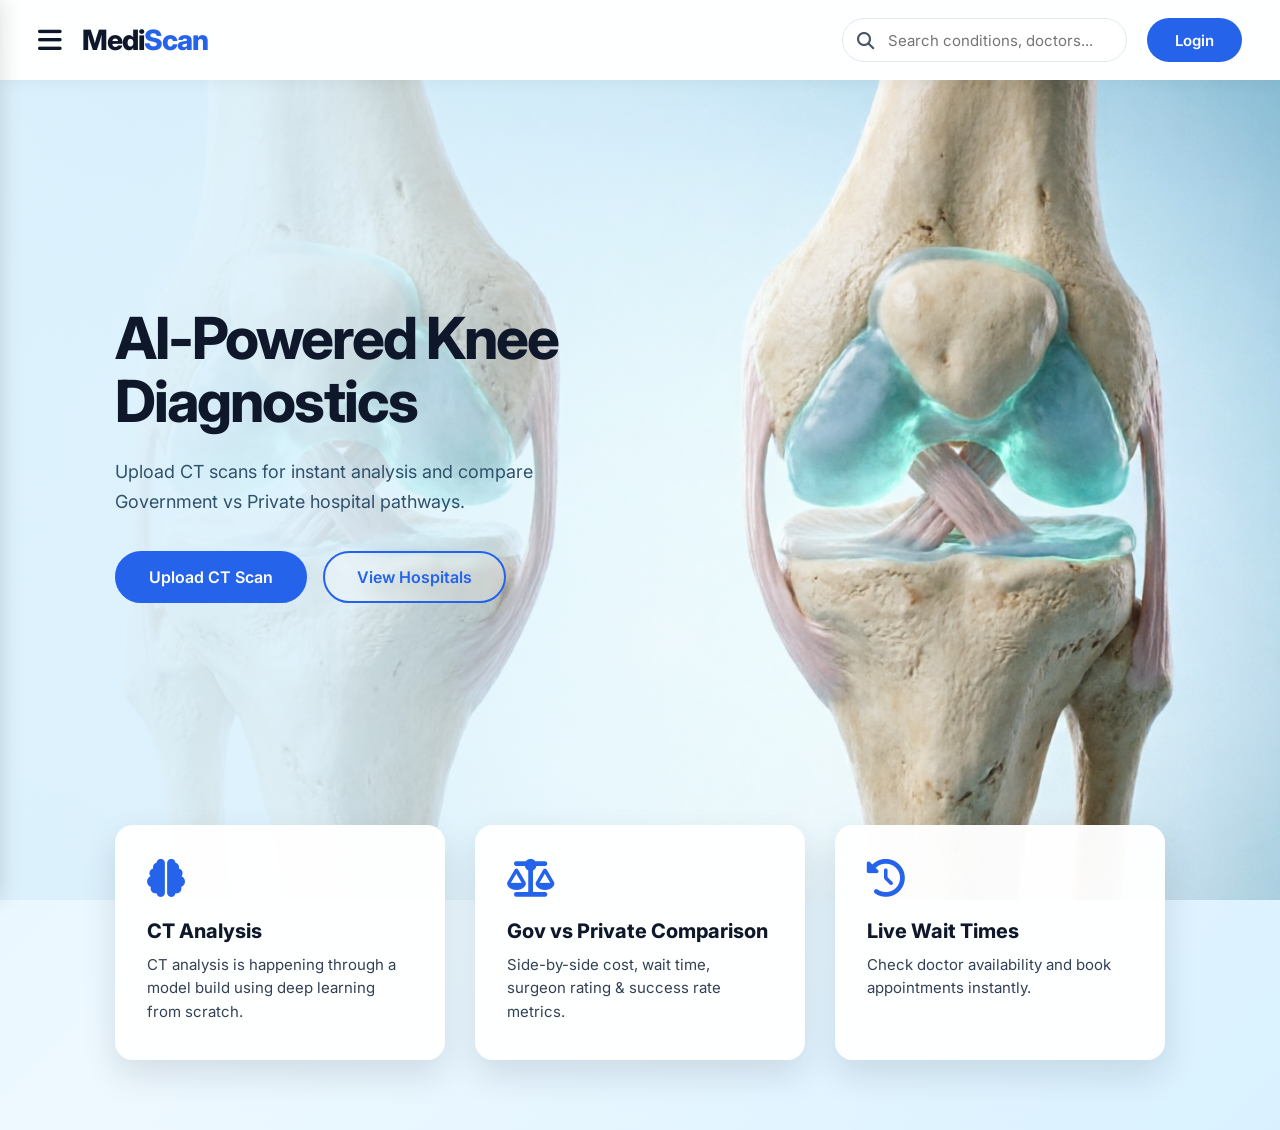
==== index.html @ ed7a2b07 "Add files via upload" ====
<!DOCTYPE html>
<html lang="en">
<head>
    <meta charset="UTF-8">
    <meta name="viewport" content="width=device-width, initial-scale=1.0">
    <title>MediScan AI - Knee Diagnostics</title>
    
    <!-- Importing a clean font (Inter) and Icons (FontAwesome) -->
    <link href="https://fonts.googleapis.com/css2?family=Inter:wght@400;500;600;700&display=swap" rel="stylesheet">
    <link rel="stylesheet" href="https://cdnjs.cloudflare.com/ajax/libs/font-awesome/6.4.0/css/all.min.css">
    
    <!-- Link to external CSS file -->
    <link rel="stylesheet" href="style.css">
</head>
<body>

    <!-- =========================================
         HEADER SECTION
         ========================================= -->
    <header class="main-header">
        <div class="header-left">
            <!-- Hamburger Menu Button -->
            <button class="menu-toggle-btn" id="openSidebarBtn">
                <i class="fa-solid fa-bars"></i>
            </button>
            <!-- Logo -->
            <div class="logo-text">Medi<span>Scan</span></div>
        </div>

        <div class="header-right">
            <!-- Search Bar -->
            <div class="search-container">
                <i class="fa-solid fa-magnifying-glass search-icon"></i>
                <input type="text" class="search-input" placeholder="Search conditions, doctors...">
            </div>
            <!-- Login Button -->
            <button class="login-btn">Login</button>
        </div>
    </header>

    <!-- =========================================
         SIDEBAR MENU (Hidden by default)
         ========================================= -->
    <div class="sidebar-overlay" id="sidebarOverlay"></div>
    <nav class="sidebar-menu" id="sidebarMenu">
        <button class="close-sidebar-btn" id="closeSidebarBtn">
            <i class="fa-solid fa-xmark"></i>
        </button>
        
        <ul class="sidebar-nav-links">
            <li><a href="#"><i class="fa-solid fa-house"></i> Home</a></li>
            <li><a href="#"><i class="fa-solid fa-gear"></i> How It Works</a></li>
            <li><a href="#"><i class="fa-solid fa-hospital"></i> Hospitals</a></li>
            <li><a href="#"><i class="fa-solid fa-file-lines"></i> Resources</a></li>
            <li><a href="#"><i class="fa-solid fa-circle-info"></i> About Us</a></li>
            <li><a href="#"><i class="fa-solid fa-envelope"></i> Contact</a></li>
        </ul>
    </nav>

    <!-- =========================================
         MAIN CONTENT AREA
         ========================================= -->
    <main>
        <!-- Hero Section -->
        <section class="hero-section">
            <div class="hero-text-content">
                <h1 class="hero-title">AI-Powered Knee Diagnostics</h1>
                <p class="hero-subtitle">Upload CT scans for instant analysis and compare Government vs Private hospital pathways.</p>
                
                <div class="hero-buttons">
                    <button class="btn-primary">Upload CT Scan</button>
                    <button class="btn-secondary">View Hospitals</button>
                </div>
            </div>
            
            <!-- The image is now positioned absolutely to act as a large background element -->
            <img src="knee_img.png" alt="3D Medical Knee Scan" class="hero-knee-image">
            </div>
        </section>

        <!-- Feature Cards Section (Overlaps the bottom of the hero) -->
        <section class="features-section">
            <div class="feature-card">
                <div class="feature-icon"><i class="fa-solid fa-brain"></i></div>
                <h3 class="feature-title">CT Analysis</h3>
                <p class="feature-description">CT analysis is happening through a model build using deep learning from scratch.</p>
            </div>

            <div class="feature-card">
                <div class="feature-icon"><i class="fa-solid fa-scale-balanced"></i></div>
                <h3 class="feature-title">Gov vs Private Comparison</h3>
                <p class="feature-description">Side-by-side cost, wait time, surgeon rating & success rate metrics.</p>
            </div>

            <div class="feature-card">
                <div class="feature-icon"><i class="fa-solid fa-clock-rotate-left"></i></div>
                <h3 class="feature-title">Live Wait Times</h3>
                <p class="feature-description">Check doctor availability and book appointments instantly.</p>
            </div>
        </section>
    </main>

    <!-- Link to external JavaScript file -->
    <script src="script.js"></script>

</body>
</html>
---- style.css ----
/* =========================================
   1. CSS VARIABLES
   ========================================= */

:root {
    --primary-color: #2563EB;
    --primary-hover: #1D4ED8;
    --text-dark: #0F172A;
    --text-light: #475569;

    --bg-gradient: linear-gradient(
        135deg,
        #dff3ff 0%,
        #eef9ff 50%,
        #d9f1ff 100%
    );

    --sidebar-width: 280px;
}


/* =========================================
   2. GLOBAL
   ========================================= */

* {
    margin: 0;
    padding: 0;
    box-sizing: border-box;
    font-family: 'Inter', sans-serif;
}

html,
body {
    width: 100%;
    min-height: 100%;
}

body {
    background: var(--bg-gradient);
    color: var(--text-dark);
    overflow-x: hidden;
}


/* =========================================
   3. HEADER
   ========================================= */

.main-header {
    width: 100%;
    height: 80px;

    display: flex;
    align-items: center;
    justify-content: space-between;

    padding: 0 38px;

    background: rgba(255, 255, 255, 0.94);

    backdrop-filter: blur(12px);

    box-shadow:
        0 2px 15px rgba(0, 0, 0, 0.05);

    position: relative;

    z-index: 100;
}


/* LEFT */

.header-left {
    display: flex;
    align-items: center;
    gap: 20px;
}

.menu-toggle-btn {
    background: none;
    border: none;

    font-size: 27px;

    cursor: pointer;

    color: var(--text-dark);
}


/* LOGO */

.logo-text {
    font-size: 28px;

    font-weight: 800;

    letter-spacing: -1px;

    color: var(--text-dark);
}

.logo-text span {
    color: var(--primary-color);
}


/* RIGHT */

.header-right {
    display: flex;

    align-items: center;

    gap: 20px;
}


/* SEARCH */

.search-container {
    position: relative;
}

.search-input {
    width: 285px;
    height: 44px;

    padding: 0 18px 0 45px;

    border: 1px solid #E2E8F0;

    border-radius: 25px;

    outline: none;

    font-size: 15px;

    background: white;

    transition: all 0.25s ease;
}

.search-input:focus {
    border-color: var(--primary-color);

    box-shadow:
        0 0 0 3px rgba(37, 99, 235, 0.1);
}

.search-icon {
    position: absolute;

    left: 15px;

    top: 50%;

    transform: translateY(-50%);

    color: var(--text-light);

    font-size: 17px;
}


/* LOGIN */

.login-btn {
    height: 44px;

    padding: 0 28px;

    background: var(--primary-color);

    color: white;

    border: none;

    border-radius: 25px;

    font-size: 15px;

    font-weight: 600;

    cursor: pointer;

    transition: all 0.25s ease;
}

.login-btn:hover {
    background: var(--primary-hover);

    transform: translateY(-1px);
}


/* =========================================
   4. SIDEBAR
   ========================================= */

.sidebar-overlay {
    position: fixed;

    inset: 0;

    width: 100%;
    height: 100%;

    background: rgba(0, 0, 0, 0.4);

    opacity: 0;

    visibility: hidden;

    transition: all 0.3s ease;

    z-index: 998;
}

.sidebar-overlay.active {
    opacity: 1;

    visibility: visible;
}

.sidebar-menu {
    position: fixed;

    top: 0;

    left: calc(-1 * var(--sidebar-width));

    width: var(--sidebar-width);

    height: 100%;

    background: white;

    padding: 30px;

    box-shadow:
        2px 0 20px rgba(0, 0, 0, 0.12);

    transition: left 0.3s ease;

    z-index: 999;
}

.sidebar-menu.active {
    left: 0;
}

.close-sidebar-btn {
    position: absolute;

    top: 20px;

    right: 20px;

    background: none;

    border: none;

    font-size: 20px;

    cursor: pointer;

    color: var(--text-light);
}

.sidebar-nav-links {
    list-style: none;

    margin-top: 60px;
}

.sidebar-nav-links li {
    margin-bottom: 20px;
}

.sidebar-nav-links a {
    text-decoration: none;

    color: var(--text-dark);

    font-size: 16px;

    font-weight: 500;

    display: flex;

    align-items: center;

    gap: 15px;

    transition: color 0.2s;
}

.sidebar-nav-links a:hover {
    color: var(--primary-color);
}

.sidebar-nav-links i {
    width: 20px;

    text-align: center;

    color: var(--primary-color);
}


/* =========================================
   5. HERO SECTION
   ========================================= */

.hero-section {
    position: relative;

    width: 100%;

    min-height: calc(100vh - 80px);

    display: flex;

    align-items: center;

    padding: 60px 9% 130px;

    overflow: hidden;

    background:
        linear-gradient(
            90deg,
            rgba(217, 239, 252, 0.96) 0%,
            rgba(220, 241, 252, 0.82) 32%,
            rgba(220, 241, 252, 0.20) 65%,
            rgba(220, 241, 252, 0.05) 100%
        );
}


/* =========================================
   6. HERO IMAGE AS FULL BACKGROUND
   ========================================= */

.hero-image-container {
    position: absolute;

    inset: 0;

    width: 100%;
    height: 100%;

    z-index: 0;

    display: block;

    overflow: hidden;

    /* Remove the old mask */
    -webkit-mask-image: none;
    mask-image: none;
}

.hero-knee-image {
    position: absolute;

    inset: 0;

    width: 100%;

    height: 100%;

    /*
       COVER = image fills the complete hero
       without leaving empty space.
    */
    object-fit: cover;

    /*
       Move the important part of the
       knee image toward the right.
    */
    object-position: center center;

    filter:
        drop-shadow(
            0 20px 40px
            rgba(37, 99, 235, 0.15)
        );
}


/* =========================================
   7. HERO IMAGE OVERLAY
   ========================================= */

.hero-section::after {
    content: "";

    position: absolute;

    inset: 0;

    z-index: 1;

    pointer-events: none;

    background:
        linear-gradient(
            90deg,
            rgba(221, 242, 253, 0.97) 0%,
            rgba(221, 242, 253, 0.88) 25%,
            rgba(221, 242, 253, 0.48) 45%,
            rgba(221, 242, 253, 0.10) 70%,
            rgba(221, 242, 253, 0.02) 100%
        );
}


/* =========================================
   8. HERO TEXT
   ========================================= */

.hero-text-content {
    position: relative;

    z-index: 5;

    width: 50%;

    max-width: 570px;
}

.hero-title {
    font-size: 58px;

    font-weight: 750;

    line-height: 1.08;

    letter-spacing: -2px;

    margin-bottom: 25px;

    color: var(--text-dark);
}

.hero-subtitle {
    font-size: 18px;

    color: #31516b;

    margin-bottom: 34px;

    line-height: 1.65;

    max-width: 500px;
}


/* =========================================
   9. HERO BUTTONS
   ========================================= */

.hero-buttons {
    display: flex;

    align-items: center;

    gap: 16px;
}

.btn-primary {
    background: var(--primary-color);

    color: white;

    padding: 14px 32px;

    border: 2px solid var(--primary-color);

    border-radius: 30px;

    font-size: 16px;

    font-weight: 600;

    cursor: pointer;

    transition: all 0.25s ease;
}

.btn-primary:hover {
    background: var(--primary-hover);

    border-color: var(--primary-hover);

    transform: translateY(-2px);

    box-shadow:
        0 8px 20px rgba(37, 99, 235, 0.25);
}

.btn-secondary {
    background: rgba(255, 255, 255, 0.25);

    color: var(--primary-color);

    padding: 14px 32px;

    border: 2px solid var(--primary-color);

    border-radius: 30px;

    font-size: 16px;

    font-weight: 600;

    cursor: pointer;

    transition: all 0.25s ease;

    backdrop-filter: blur(5px);
}

.btn-secondary:hover {
    background: var(--primary-color);

    color: white;
}


/* =========================================
   10. FEATURE CARDS
   ========================================= */

.features-section {
    position: relative;

    z-index: 10;

    width: 100%;

    display: grid;

    grid-template-columns:
        repeat(3, minmax(0, 1fr));

    gap: 30px;

    padding: 0 9% 70px;

    margin-top: -75px;
}

.feature-card {
    min-height: 235px;

    background: rgba(255, 255, 255, 0.97);

    padding: 30px 32px;

    border-radius: 18px;

    box-shadow:
        0 15px 35px
        rgba(15, 23, 42, 0.12);

    text-align: left;

    transition:
        transform 0.25s ease,
        box-shadow 0.25s ease;
}

.feature-card:hover {
    transform: translateY(-7px);

    box-shadow:
        0 20px 45px
        rgba(15, 23, 42, 0.16);
}


/* ICON */

.feature-icon {
    font-size: 38px;

    color: var(--primary-color);

    margin-bottom: 18px;

    display: block;
}


/* TITLE */

.feature-title {
    font-size: 20px;

    font-weight: 750;

    margin-bottom: 10px;

    color: var(--text-dark);
}


/* DESCRIPTION */

.feature-description {
    font-size: 15px;

    color: #334155;

    line-height: 1.55;

    max-width: 350px;
}


/* =========================================
   11. LARGE SCREEN
   ========================================= */

@media (min-width: 1400px) {

    .hero-section {
        padding-left: 10%;

        padding-right: 10%;
    }

    .hero-title {
        font-size: 64px;
    }

    .features-section {
        padding-left: 10%;

        padding-right: 10%;
    }
}


/* =========================================
   12. TABLET
   ========================================= */

@media (max-width: 992px) {

    .main-header {
        padding: 0 25px;
    }

    .hero-section {
        min-height: 700px;

        padding:
            60px 7%
            150px;
    }

    .hero-text-content {
        width: 60%;
    }

    .hero-title {
        font-size: 48px;
    }

    .hero-image-container {
        width: 100%;
    }

    .hero-knee-image {
        object-position: 65% center;
    }

    .features-section {
        grid-template-columns:
            repeat(2, 1fr);

        padding-left: 5%;

        padding-right: 5%;

        margin-top: -60px;
    }

    .search-input {
        width: 200px;
    }
}


/* =========================================
   13. MOBILE
   ========================================= */

@media (max-width: 650px) {

    .main-header {
        height: 70px;

        padding: 0 18px;
    }

    .logo-text {
        font-size: 23px;
    }

    .header-right {
        gap: 8px;
    }

    .search-container {
        display: none;
    }

    .login-btn {
        height: 40px;

        padding: 0 18px;

        font-size: 14px;
    }


    /* HERO */

    .hero-section {
        min-height: 650px;

        padding:
            55px 25px
            120px;
    }

    .hero-text-content {
        width: 100%;

        max-width: 100%;
    }

    .hero-title {
        font-size: 40px;

        letter-spacing: -1.2px;
    }

    .hero-subtitle {
        font-size: 16px;

        line-height: 1.55;
    }

    .hero-buttons {
        flex-wrap: wrap;
    }

    .btn-primary,
    .btn-secondary {
        padding: 12px 22px;

        font-size: 14px;
    }


    /* IMAGE */

    .hero-knee-image {
        object-position: 68% center;
    }


    /* OVERLAY */

    .hero-section::after {
        background:
            linear-gradient(
                90deg,
                rgba(221, 242, 253, 0.97),
                rgba(221, 242, 253, 0.65),
                rgba(221, 242, 253, 0.20)
            );
    }


    /* CARDS */

    .features-section {
        grid-template-columns: 1fr;

        gap: 18px;

        padding:
            0 20px
            40px;

        margin-top: -45px;
    }

    .feature-card {
        min-height: auto;

        padding: 27px;
    }
}
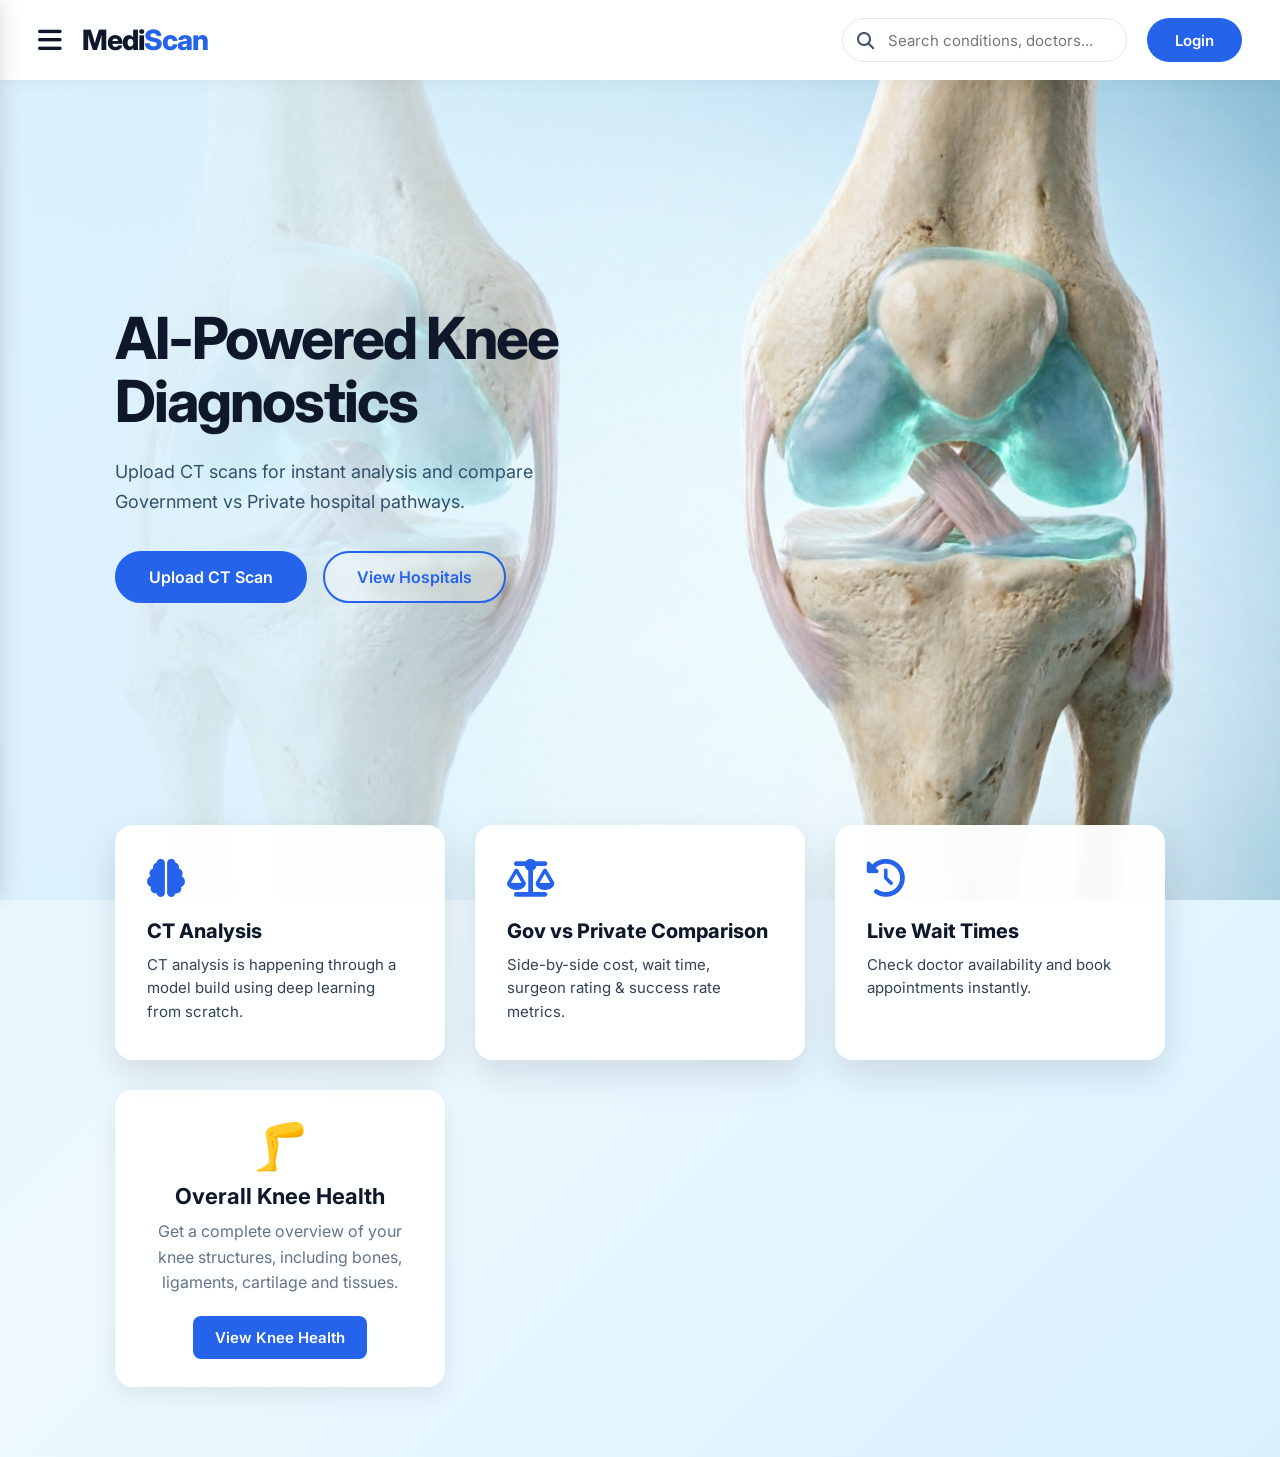
==== commit bc584fe0: "Updated website" ====
--- a/index.html
+++ b/index.html
@@ -1,107 +1,203 @@
-<!DOCTYPE html>
-<html lang="en">
-<head>
-    <meta charset="UTF-8">
-    <meta name="viewport" content="width=device-width, initial-scale=1.0">
-    <title>MediScan AI - Knee Diagnostics</title>
-    
-    <!-- Importing a clean font (Inter) and Icons (FontAwesome) -->
-    <link href="https://fonts.googleapis.com/css2?family=Inter:wght@400;500;600;700&display=swap" rel="stylesheet">
-    <link rel="stylesheet" href="https://cdnjs.cloudflare.com/ajax/libs/font-awesome/6.4.0/css/all.min.css">
-    
-    <!-- Link to external CSS file -->
-    <link rel="stylesheet" href="style.css">
-</head>
-<body>
-
-    <!-- =========================================
-         HEADER SECTION
-         ========================================= -->
-    <header class="main-header">
-        <div class="header-left">
-            <!-- Hamburger Menu Button -->
-            <button class="menu-toggle-btn" id="openSidebarBtn">
-                <i class="fa-solid fa-bars"></i>
-            </button>
-            <!-- Logo -->
-            <div class="logo-text">Medi<span>Scan</span></div>
-        </div>
-
-        <div class="header-right">
-            <!-- Search Bar -->
-            <div class="search-container">
-                <i class="fa-solid fa-magnifying-glass search-icon"></i>
-                <input type="text" class="search-input" placeholder="Search conditions, doctors...">
-            </div>
-            <!-- Login Button -->
-            <button class="login-btn">Login</button>
-        </div>
-    </header>
-
-    <!-- =========================================
-         SIDEBAR MENU (Hidden by default)
-         ========================================= -->
-    <div class="sidebar-overlay" id="sidebarOverlay"></div>
-    <nav class="sidebar-menu" id="sidebarMenu">
-        <button class="close-sidebar-btn" id="closeSidebarBtn">
-            <i class="fa-solid fa-xmark"></i>
-        </button>
-        
-        <ul class="sidebar-nav-links">
-            <li><a href="#"><i class="fa-solid fa-house"></i> Home</a></li>
-            <li><a href="#"><i class="fa-solid fa-gear"></i> How It Works</a></li>
-            <li><a href="#"><i class="fa-solid fa-hospital"></i> Hospitals</a></li>
-            <li><a href="#"><i class="fa-solid fa-file-lines"></i> Resources</a></li>
-            <li><a href="#"><i class="fa-solid fa-circle-info"></i> About Us</a></li>
-            <li><a href="#"><i class="fa-solid fa-envelope"></i> Contact</a></li>
-        </ul>
-    </nav>
-
-    <!-- =========================================
-         MAIN CONTENT AREA
-         ========================================= -->
-    <main>
-        <!-- Hero Section -->
-        <section class="hero-section">
-            <div class="hero-text-content">
-                <h1 class="hero-title">AI-Powered Knee Diagnostics</h1>
-                <p class="hero-subtitle">Upload CT scans for instant analysis and compare Government vs Private hospital pathways.</p>
-                
-                <div class="hero-buttons">
-                    <button class="btn-primary">Upload CT Scan</button>
-                    <button class="btn-secondary">View Hospitals</button>
-                </div>
-            </div>
-            
-            <!-- The image is now positioned absolutely to act as a large background element -->
-            <img src="knee_img.png" alt="3D Medical Knee Scan" class="hero-knee-image">
-            </div>
-        </section>
-
-        <!-- Feature Cards Section (Overlaps the bottom of the hero) -->
-        <section class="features-section">
-            <div class="feature-card">
-                <div class="feature-icon"><i class="fa-solid fa-brain"></i></div>
-                <h3 class="feature-title">CT Analysis</h3>
-                <p class="feature-description">CT analysis is happening through a model build using deep learning from scratch.</p>
-            </div>
-
-            <div class="feature-card">
-                <div class="feature-icon"><i class="fa-solid fa-scale-balanced"></i></div>
-                <h3 class="feature-title">Gov vs Private Comparison</h3>
-                <p class="feature-description">Side-by-side cost, wait time, surgeon rating & success rate metrics.</p>
-            </div>
-
-            <div class="feature-card">
-                <div class="feature-icon"><i class="fa-solid fa-clock-rotate-left"></i></div>
-                <h3 class="feature-title">Live Wait Times</h3>
-                <p class="feature-description">Check doctor availability and book appointments instantly.</p>
-            </div>
-        </section>
-    </main>
-
-    <!-- Link to external JavaScript file -->
-    <script src="script.js"></script>
-
-</body>
+<!DOCTYPE html>
+<html lang="en">
+<head>
+    <meta charset="UTF-8">
+    <meta name="viewport" content="width=device-width, initial-scale=1.0">
+    <title>MediScan AI - Knee Diagnostics</title>
+    
+    <!-- Importing a clean font (Inter) and Icons (FontAwesome) -->
+    <link href="https://fonts.googleapis.com/css2?family=Inter:wght@400;500;600;700&display=swap" rel="stylesheet">
+    <link rel="stylesheet" href="https://cdnjs.cloudflare.com/ajax/libs/font-awesome/6.4.0/css/all.min.css">
+    
+    <!-- Link to external CSS file -->
+    <link rel="stylesheet" href="style.css">
+</head>
+<body>
+
+    <!-- =========================================
+         HEADER SECTION
+         ========================================= -->
+    <header class="main-header">
+        <div class="header-left">
+            <!-- Hamburger Menu Button -->
+            <button class="menu-toggle-btn" id="openSidebarBtn">
+                <i class="fa-solid fa-bars"></i>
+            </button>
+            <!-- Logo -->
+            <div class="logo-text">Medi<span>Scan</span></div>
+        </div>
+
+        <div class="header-right">
+            <!-- Search Bar -->
+            <div class="search-container">
+                <i class="fa-solid fa-magnifying-glass search-icon"></i>
+                <input type="text" class="search-input" placeholder="Search conditions, doctors...">
+            </div>
+            <!-- Login Button -->
+            <button class="login-btn">Login</button>
+        </div>
+    </header>
+
+    <!-- =========================================
+         SIDEBAR MENU (Hidden by default)
+         ========================================= -->
+    <div class="sidebar-overlay" id="sidebarOverlay"></div>
+    <nav class="sidebar-menu" id="sidebarMenu">
+        <button class="close-sidebar-btn" id="closeSidebarBtn">
+            <i class="fa-solid fa-xmark"></i>
+        </button>
+        
+        <ul class="sidebar-nav-links">
+            <li><a href="#"><i class="fa-solid fa-house"></i> Home</a></li>
+            <li><a href="#"><i class="fa-solid fa-gear"></i> How It Works</a></li>
+            <li><a href="#"><i class="fa-solid fa-hospital"></i> Hospitals</a></li>
+            <li><a href="#"><i class="fa-solid fa-file-lines"></i> Resources</a></li>
+            <li><a href="#"><i class="fa-solid fa-circle-info"></i> About Us</a></li>
+            <li><a href="#"><i class="fa-solid fa-envelope"></i> Contact</a></li>
+        </ul>
+    </nav>
+
+    <!-- =========================================
+         MAIN CONTENT AREA
+         ========================================= -->
+    <main>
+        <!-- Hero Section -->
+        <section class="hero-section">
+            <div class="hero-text-content">
+                <h1 class="hero-title">AI-Powered Knee Diagnostics</h1>
+                <p class="hero-subtitle">Upload CT scans for instant analysis and compare Government vs Private hospital pathways.</p>
+                
+                <div class="hero-buttons">
+                    <button class="btn-primary">Upload CT Scan</button>
+                    <button class="btn-secondary">View Hospitals</button>
+                </div>
+            </div>
+            
+            <!-- The image is now positioned absolutely to act as a large background element -->
+            <img src="knee_img.png" alt="3D Medical Knee Scan" class="hero-knee-image">
+            </div>
+        </section>
+
+        <!-- Feature Cards Section (Overlaps the bottom of the hero) -->
+        <section class="features-section">
+            <div class="feature-card">
+                <div class="feature-icon"><i class="fa-solid fa-brain"></i></div>
+                <h3 class="feature-title">CT Analysis</h3>
+                <p class="feature-description">CT analysis is happening through a model build using deep learning from scratch.</p>
+            </div>
+
+            <div class="feature-card">
+                <div class="feature-icon"><i class="fa-solid fa-scale-balanced"></i></div>
+                <h3 class="feature-title">Gov vs Private Comparison</h3>
+                <p class="feature-description">Side-by-side cost, wait time, surgeon rating & success rate metrics.</p>
+            </div>
+
+            <div class="feature-card">
+                <div class="feature-icon"><i class="fa-solid fa-clock-rotate-left"></i></div>
+                <h3 class="feature-title">Live Wait Times</h3>
+                <p class="feature-description">Check doctor availability and book appointments instantly.</p>
+            </div>
+            <!-- OVERALL KNEE HEALTH BLOCK -->
+            <div class="knee-health-card" id="kneeHealthCard">
+                <div class="knee-health-icon">🦵</div>
+
+                <h3>Overall Knee Health</h3>
+
+                <p>
+                    Get a complete overview of your knee structures,
+                    including bones, ligaments, cartilage and tissues.
+                </p>
+
+                <button class="knee-health-btn" id="kneeHealthBtn">
+                    View Knee Health
+                </button>
+            </div>
+
+            <!-- KNEE HEALTH DETAILS -->
+            <div class="knee-health-panel" id="kneeHealthPanel">
+
+                <div class="knee-health-header">
+                    <div>
+                        <h2>Overall Knee Health</h2>
+                        <p>Detailed overview of your knee structures</p>
+                    </div>
+
+                    <button id="closeKneeHealth" class="close-knee-health">
+                        ×
+                    </button>
+                </div>
+
+                <div class="overall-health-score">
+                    <div class="health-score-circle">
+                        <span id="overallScore">--</span>
+                        <small>/100</small>
+                    </div>
+
+                    <div>
+                        <h3>Overall Knee Health Score</h3>
+                        <p id="overallHealthStatus">
+                            Analysis will appear here after AI analysis.
+                        </p>
+                    </div>
+                </div>
+
+                <div class="knee-structures">
+
+                    <div class="structure-card">
+                        <h3>🦴 Bones</h3>
+                        <span class="status" id="boneStatus">Not analyzed</span>
+                        <p id="boneDetails">
+                            Femur, tibia and patella assessment.
+                        </p>
+                    </div>
+
+                    <div class="structure-card">
+                        <h3>🧩 Cartilage</h3>
+                        <span class="status" id="cartilageStatus">Not analyzed</span>
+                        <p id="cartilageDetails">
+                            Assessment of cartilage condition.
+                        </p>
+                    </div>
+
+                    <div class="structure-card">
+                        <h3>🔗 Ligaments</h3>
+                        <span class="status" id="ligamentStatus">Not analyzed</span>
+                        <p id="ligamentDetails">
+                            ACL, PCL, MCL and LCL assessment.
+                        </p>
+                    </div>
+
+                    <div class="structure-card">
+                        <h3>◈ Menisci</h3>
+                        <span class="status" id="meniscusStatus">Not analyzed</span>
+                        <p id="meniscusDetails">
+                            Medial and lateral meniscus assessment.
+                        </p>
+                    </div>
+
+                    <div class="structure-card">
+                        <h3>🧵 Tendons</h3>
+                        <span class="status" id="tendonStatus">Not analyzed</span>
+                        <p id="tendonDetails">
+                            Assessment of major knee tendons.
+                        </p>
+                    </div>
+
+                    <div class="structure-card">
+                        <h3>💧 Joint & Tissues</h3>
+                        <span class="status" id="tissueStatus">Not analyzed</span>
+                        <p id="tissueDetails">
+                            Joint space and surrounding tissue assessment.
+                        </p>
+                    </div>
+
+                </div>
+            </div>
+        </section>
+    </main>
+
+    <!-- Link to external JavaScript file -->
+    <script src="script.js"></script>
+
+</body>
 </html>
--- a/style.css
+++ b/style.css
@@ -1,814 +1,1012 @@
-/* =========================================
-   1. CSS VARIABLES
-   ========================================= */
-
-:root {
-    --primary-color: #2563EB;
-    --primary-hover: #1D4ED8;
-    --text-dark: #0F172A;
-    --text-light: #475569;
-
-    --bg-gradient: linear-gradient(
-        135deg,
-        #dff3ff 0%,
-        #eef9ff 50%,
-        #d9f1ff 100%
-    );
-
-    --sidebar-width: 280px;
-}
-
-
-/* =========================================
-   2. GLOBAL
-   ========================================= */
-
-* {
-    margin: 0;
-    padding: 0;
-    box-sizing: border-box;
-    font-family: 'Inter', sans-serif;
-}
-
-html,
-body {
-    width: 100%;
-    min-height: 100%;
-}
-
-body {
-    background: var(--bg-gradient);
-    color: var(--text-dark);
-    overflow-x: hidden;
-}
-
-
-/* =========================================
-   3. HEADER
-   ========================================= */
-
-.main-header {
-    width: 100%;
-    height: 80px;
-
-    display: flex;
-    align-items: center;
-    justify-content: space-between;
-
-    padding: 0 38px;
-
-    background: rgba(255, 255, 255, 0.94);
-
-    backdrop-filter: blur(12px);
-
-    box-shadow:
-        0 2px 15px rgba(0, 0, 0, 0.05);
-
-    position: relative;
-
-    z-index: 100;
-}
-
-
-/* LEFT */
-
-.header-left {
-    display: flex;
-    align-items: center;
-    gap: 20px;
-}
-
-.menu-toggle-btn {
-    background: none;
-    border: none;
-
-    font-size: 27px;
-
-    cursor: pointer;
-
-    color: var(--text-dark);
-}
-
-
-/* LOGO */
-
-.logo-text {
-    font-size: 28px;
-
-    font-weight: 800;
-
-    letter-spacing: -1px;
-
-    color: var(--text-dark);
-}
-
-.logo-text span {
-    color: var(--primary-color);
-}
-
-
-/* RIGHT */
-
-.header-right {
-    display: flex;
-
-    align-items: center;
-
-    gap: 20px;
-}
-
-
-/* SEARCH */
-
-.search-container {
-    position: relative;
-}
-
-.search-input {
-    width: 285px;
-    height: 44px;
-
-    padding: 0 18px 0 45px;
-
-    border: 1px solid #E2E8F0;
-
-    border-radius: 25px;
-
-    outline: none;
-
-    font-size: 15px;
-
-    background: white;
-
-    transition: all 0.25s ease;
-}
-
-.search-input:focus {
-    border-color: var(--primary-color);
-
-    box-shadow:
-        0 0 0 3px rgba(37, 99, 235, 0.1);
-}
-
-.search-icon {
-    position: absolute;
-
-    left: 15px;
-
-    top: 50%;
-
-    transform: translateY(-50%);
-
-    color: var(--text-light);
-
-    font-size: 17px;
-}
-
-
-/* LOGIN */
-
-.login-btn {
-    height: 44px;
-
-    padding: 0 28px;
-
-    background: var(--primary-color);
-
-    color: white;
-
-    border: none;
-
-    border-radius: 25px;
-
-    font-size: 15px;
-
-    font-weight: 600;
-
-    cursor: pointer;
-
-    transition: all 0.25s ease;
-}
-
-.login-btn:hover {
-    background: var(--primary-hover);
-
-    transform: translateY(-1px);
-}
-
-
-/* =========================================
-   4. SIDEBAR
-   ========================================= */
-
-.sidebar-overlay {
-    position: fixed;
-
-    inset: 0;
-
-    width: 100%;
-    height: 100%;
-
-    background: rgba(0, 0, 0, 0.4);
-
-    opacity: 0;
-
-    visibility: hidden;
-
-    transition: all 0.3s ease;
-
-    z-index: 998;
-}
-
-.sidebar-overlay.active {
-    opacity: 1;
-
-    visibility: visible;
-}
-
-.sidebar-menu {
-    position: fixed;
-
-    top: 0;
-
-    left: calc(-1 * var(--sidebar-width));
-
-    width: var(--sidebar-width);
-
-    height: 100%;
-
-    background: white;
-
-    padding: 30px;
-
-    box-shadow:
-        2px 0 20px rgba(0, 0, 0, 0.12);
-
-    transition: left 0.3s ease;
-
-    z-index: 999;
-}
-
-.sidebar-menu.active {
-    left: 0;
-}
-
-.close-sidebar-btn {
-    position: absolute;
-
-    top: 20px;
-
-    right: 20px;
-
-    background: none;
-
-    border: none;
-
-    font-size: 20px;
-
-    cursor: pointer;
-
-    color: var(--text-light);
-}
-
-.sidebar-nav-links {
-    list-style: none;
-
-    margin-top: 60px;
-}
-
-.sidebar-nav-links li {
-    margin-bottom: 20px;
-}
-
-.sidebar-nav-links a {
-    text-decoration: none;
-
-    color: var(--text-dark);
-
-    font-size: 16px;
-
-    font-weight: 500;
-
-    display: flex;
-
-    align-items: center;
-
-    gap: 15px;
-
-    transition: color 0.2s;
-}
-
-.sidebar-nav-links a:hover {
-    color: var(--primary-color);
-}
-
-.sidebar-nav-links i {
-    width: 20px;
-
-    text-align: center;
-
-    color: var(--primary-color);
-}
-
-
-/* =========================================
-   5. HERO SECTION
-   ========================================= */
-
-.hero-section {
-    position: relative;
-
-    width: 100%;
-
-    min-height: calc(100vh - 80px);
-
-    display: flex;
-
-    align-items: center;
-
-    padding: 60px 9% 130px;
-
-    overflow: hidden;
-
-    background:
-        linear-gradient(
-            90deg,
-            rgba(217, 239, 252, 0.96) 0%,
-            rgba(220, 241, 252, 0.82) 32%,
-            rgba(220, 241, 252, 0.20) 65%,
-            rgba(220, 241, 252, 0.05) 100%
-        );
-}
-
-
-/* =========================================
-   6. HERO IMAGE AS FULL BACKGROUND
-   ========================================= */
-
-.hero-image-container {
-    position: absolute;
-
-    inset: 0;
-
-    width: 100%;
-    height: 100%;
-
-    z-index: 0;
-
-    display: block;
-
-    overflow: hidden;
-
-    /* Remove the old mask */
-    -webkit-mask-image: none;
-    mask-image: none;
-}
-
-.hero-knee-image {
-    position: absolute;
-
-    inset: 0;
-
-    width: 100%;
-
-    height: 100%;
-
-    /*
-       COVER = image fills the complete hero
-       without leaving empty space.
-    */
-    object-fit: cover;
-
-    /*
-       Move the important part of the
-       knee image toward the right.
-    */
-    object-position: center center;
-
-    filter:
-        drop-shadow(
-            0 20px 40px
-            rgba(37, 99, 235, 0.15)
-        );
-}
-
-
-/* =========================================
-   7. HERO IMAGE OVERLAY
-   ========================================= */
-
-.hero-section::after {
-    content: "";
-
-    position: absolute;
-
-    inset: 0;
-
-    z-index: 1;
-
-    pointer-events: none;
-
-    background:
-        linear-gradient(
-            90deg,
-            rgba(221, 242, 253, 0.97) 0%,
-            rgba(221, 242, 253, 0.88) 25%,
-            rgba(221, 242, 253, 0.48) 45%,
-            rgba(221, 242, 253, 0.10) 70%,
-            rgba(221, 242, 253, 0.02) 100%
-        );
-}
-
-
-/* =========================================
-   8. HERO TEXT
-   ========================================= */
-
-.hero-text-content {
-    position: relative;
-
-    z-index: 5;
-
-    width: 50%;
-
-    max-width: 570px;
-}
-
-.hero-title {
-    font-size: 58px;
-
-    font-weight: 750;
-
-    line-height: 1.08;
-
-    letter-spacing: -2px;
-
-    margin-bottom: 25px;
-
-    color: var(--text-dark);
-}
-
-.hero-subtitle {
-    font-size: 18px;
-
-    color: #31516b;
-
-    margin-bottom: 34px;
-
-    line-height: 1.65;
-
-    max-width: 500px;
-}
-
-
-/* =========================================
-   9. HERO BUTTONS
-   ========================================= */
-
-.hero-buttons {
-    display: flex;
-
-    align-items: center;
-
-    gap: 16px;
-}
-
-.btn-primary {
-    background: var(--primary-color);
-
-    color: white;
-
-    padding: 14px 32px;
-
-    border: 2px solid var(--primary-color);
-
-    border-radius: 30px;
-
-    font-size: 16px;
-
-    font-weight: 600;
-
-    cursor: pointer;
-
-    transition: all 0.25s ease;
-}
-
-.btn-primary:hover {
-    background: var(--primary-hover);
-
-    border-color: var(--primary-hover);
-
-    transform: translateY(-2px);
-
-    box-shadow:
-        0 8px 20px rgba(37, 99, 235, 0.25);
-}
-
-.btn-secondary {
-    background: rgba(255, 255, 255, 0.25);
-
-    color: var(--primary-color);
-
-    padding: 14px 32px;
-
-    border: 2px solid var(--primary-color);
-
-    border-radius: 30px;
-
-    font-size: 16px;
-
-    font-weight: 600;
-
-    cursor: pointer;
-
-    transition: all 0.25s ease;
-
-    backdrop-filter: blur(5px);
-}
-
-.btn-secondary:hover {
-    background: var(--primary-color);
-
-    color: white;
-}
-
-
-/* =========================================
-   10. FEATURE CARDS
-   ========================================= */
-
-.features-section {
-    position: relative;
-
-    z-index: 10;
-
-    width: 100%;
-
-    display: grid;
-
-    grid-template-columns:
-        repeat(3, minmax(0, 1fr));
-
-    gap: 30px;
-
-    padding: 0 9% 70px;
-
-    margin-top: -75px;
-}
-
-.feature-card {
-    min-height: 235px;
-
-    background: rgba(255, 255, 255, 0.97);
-
-    padding: 30px 32px;
-
-    border-radius: 18px;
-
-    box-shadow:
-        0 15px 35px
-        rgba(15, 23, 42, 0.12);
-
-    text-align: left;
-
-    transition:
-        transform 0.25s ease,
-        box-shadow 0.25s ease;
-}
-
-.feature-card:hover {
-    transform: translateY(-7px);
-
-    box-shadow:
-        0 20px 45px
-        rgba(15, 23, 42, 0.16);
-}
-
-
-/* ICON */
-
-.feature-icon {
-    font-size: 38px;
-
-    color: var(--primary-color);
-
-    margin-bottom: 18px;
-
-    display: block;
-}
-
-
-/* TITLE */
-
-.feature-title {
-    font-size: 20px;
-
-    font-weight: 750;
-
-    margin-bottom: 10px;
-
-    color: var(--text-dark);
-}
-
-
-/* DESCRIPTION */
-
-.feature-description {
-    font-size: 15px;
-
-    color: #334155;
-
-    line-height: 1.55;
-
-    max-width: 350px;
-}
-
-
-/* =========================================
-   11. LARGE SCREEN
-   ========================================= */
-
-@media (min-width: 1400px) {
-
-    .hero-section {
-        padding-left: 10%;
-
-        padding-right: 10%;
-    }
-
-    .hero-title {
-        font-size: 64px;
-    }
-
-    .features-section {
-        padding-left: 10%;
-
-        padding-right: 10%;
-    }
-}
-
-
-/* =========================================
-   12. TABLET
-   ========================================= */
-
-@media (max-width: 992px) {
-
-    .main-header {
-        padding: 0 25px;
-    }
-
-    .hero-section {
-        min-height: 700px;
-
-        padding:
-            60px 7%
-            150px;
-    }
-
-    .hero-text-content {
-        width: 60%;
-    }
-
-    .hero-title {
-        font-size: 48px;
-    }
-
-    .hero-image-container {
-        width: 100%;
-    }
-
-    .hero-knee-image {
-        object-position: 65% center;
-    }
-
-    .features-section {
-        grid-template-columns:
-            repeat(2, 1fr);
-
-        padding-left: 5%;
-
-        padding-right: 5%;
-
-        margin-top: -60px;
-    }
-
-    .search-input {
-        width: 200px;
-    }
-}
-
-
-/* =========================================
-   13. MOBILE
-   ========================================= */
-
-@media (max-width: 650px) {
-
-    .main-header {
-        height: 70px;
-
-        padding: 0 18px;
-    }
-
-    .logo-text {
-        font-size: 23px;
-    }
-
-    .header-right {
-        gap: 8px;
-    }
-
-    .search-container {
-        display: none;
-    }
-
-    .login-btn {
-        height: 40px;
-
-        padding: 0 18px;
-
-        font-size: 14px;
-    }
-
-
-    /* HERO */
-
-    .hero-section {
-        min-height: 650px;
-
-        padding:
-            55px 25px
-            120px;
-    }
-
-    .hero-text-content {
-        width: 100%;
-
-        max-width: 100%;
-    }
-
-    .hero-title {
-        font-size: 40px;
-
-        letter-spacing: -1.2px;
-    }
-
-    .hero-subtitle {
-        font-size: 16px;
-
-        line-height: 1.55;
-    }
-
-    .hero-buttons {
-        flex-wrap: wrap;
-    }
-
-    .btn-primary,
-    .btn-secondary {
-        padding: 12px 22px;
-
-        font-size: 14px;
-    }
-
-
-    /* IMAGE */
-
-    .hero-knee-image {
-        object-position: 68% center;
-    }
-
-
-    /* OVERLAY */
-
-    .hero-section::after {
-        background:
-            linear-gradient(
-                90deg,
-                rgba(221, 242, 253, 0.97),
-                rgba(221, 242, 253, 0.65),
-                rgba(221, 242, 253, 0.20)
-            );
-    }
-
-
-    /* CARDS */
-
-    .features-section {
-        grid-template-columns: 1fr;
-
-        gap: 18px;
-
-        padding:
-            0 20px
-            40px;
-
-        margin-top: -45px;
-    }
-
-    .feature-card {
-        min-height: auto;
-
-        padding: 27px;
-    }
+/* =========================================
+   1. CSS VARIABLES
+   ========================================= */
+
+:root {
+    --primary-color: #2563EB;
+    --primary-hover: #1D4ED8;
+    --text-dark: #0F172A;
+    --text-light: #475569;
+
+    --bg-gradient: linear-gradient(
+        135deg,
+        #dff3ff 0%,
+        #eef9ff 50%,
+        #d9f1ff 100%
+    );
+
+    --sidebar-width: 280px;
+}
+
+
+/* =========================================
+   2. GLOBAL
+   ========================================= */
+
+* {
+    margin: 0;
+    padding: 0;
+    box-sizing: border-box;
+    font-family: 'Inter', sans-serif;
+}
+
+html,
+body {
+    width: 100%;
+    min-height: 100%;
+}
+
+body {
+    background: var(--bg-gradient);
+    color: var(--text-dark);
+    overflow-x: hidden;
+}
+
+
+/* =========================================
+   3. HEADER
+   ========================================= */
+
+.main-header {
+    width: 100%;
+    height: 80px;
+
+    display: flex;
+    align-items: center;
+    justify-content: space-between;
+
+    padding: 0 38px;
+
+    background: rgba(255, 255, 255, 0.94);
+
+    backdrop-filter: blur(12px);
+
+    box-shadow:
+        0 2px 15px rgba(0, 0, 0, 0.05);
+
+    position: relative;
+
+    z-index: 100;
+}
+
+
+/* LEFT */
+
+.header-left {
+    display: flex;
+    align-items: center;
+    gap: 20px;
+}
+
+.menu-toggle-btn {
+    background: none;
+    border: none;
+
+    font-size: 27px;
+
+    cursor: pointer;
+
+    color: var(--text-dark);
+}
+
+
+/* LOGO */
+
+.logo-text {
+    font-size: 28px;
+
+    font-weight: 800;
+
+    letter-spacing: -1px;
+
+    color: var(--text-dark);
+}
+
+.logo-text span {
+    color: var(--primary-color);
+}
+
+
+/* RIGHT */
+
+.header-right {
+    display: flex;
+
+    align-items: center;
+
+    gap: 20px;
+}
+
+
+/* SEARCH */
+
+.search-container {
+    position: relative;
+}
+
+.search-input {
+    width: 285px;
+    height: 44px;
+
+    padding: 0 18px 0 45px;
+
+    border: 1px solid #E2E8F0;
+
+    border-radius: 25px;
+
+    outline: none;
+
+    font-size: 15px;
+
+    background: white;
+
+    transition: all 0.25s ease;
+}
+
+.search-input:focus {
+    border-color: var(--primary-color);
+
+    box-shadow:
+        0 0 0 3px rgba(37, 99, 235, 0.1);
+}
+
+.search-icon {
+    position: absolute;
+
+    left: 15px;
+
+    top: 50%;
+
+    transform: translateY(-50%);
+
+    color: var(--text-light);
+
+    font-size: 17px;
+}
+
+
+/* LOGIN */
+
+.login-btn {
+    height: 44px;
+
+    padding: 0 28px;
+
+    background: var(--primary-color);
+
+    color: white;
+
+    border: none;
+
+    border-radius: 25px;
+
+    font-size: 15px;
+
+    font-weight: 600;
+
+    cursor: pointer;
+
+    transition: all 0.25s ease;
+}
+
+.login-btn:hover {
+    background: var(--primary-hover);
+
+    transform: translateY(-1px);
+}
+
+
+/* =========================================
+   4. SIDEBAR
+   ========================================= */
+
+.sidebar-overlay {
+    position: fixed;
+
+    inset: 0;
+
+    width: 100%;
+    height: 100%;
+
+    background: rgba(0, 0, 0, 0.4);
+
+    opacity: 0;
+
+    visibility: hidden;
+
+    transition: all 0.3s ease;
+
+    z-index: 998;
+}
+
+.sidebar-overlay.active {
+    opacity: 1;
+
+    visibility: visible;
+}
+
+.sidebar-menu {
+    position: fixed;
+
+    top: 0;
+
+    left: calc(-1 * var(--sidebar-width));
+
+    width: var(--sidebar-width);
+
+    height: 100%;
+
+    background: white;
+
+    padding: 30px;
+
+    box-shadow:
+        2px 0 20px rgba(0, 0, 0, 0.12);
+
+    transition: left 0.3s ease;
+
+    z-index: 999;
+}
+
+.sidebar-menu.active {
+    left: 0;
+}
+
+.close-sidebar-btn {
+    position: absolute;
+
+    top: 20px;
+
+    right: 20px;
+
+    background: none;
+
+    border: none;
+
+    font-size: 20px;
+
+    cursor: pointer;
+
+    color: var(--text-light);
+}
+
+.sidebar-nav-links {
+    list-style: none;
+
+    margin-top: 60px;
+}
+
+.sidebar-nav-links li {
+    margin-bottom: 20px;
+}
+
+.sidebar-nav-links a {
+    text-decoration: none;
+
+    color: var(--text-dark);
+
+    font-size: 16px;
+
+    font-weight: 500;
+
+    display: flex;
+
+    align-items: center;
+
+    gap: 15px;
+
+    transition: color 0.2s;
+}
+
+.sidebar-nav-links a:hover {
+    color: var(--primary-color);
+}
+
+.sidebar-nav-links i {
+    width: 20px;
+
+    text-align: center;
+
+    color: var(--primary-color);
+}
+
+
+/* =========================================
+   5. HERO SECTION
+   ========================================= */
+
+.hero-section {
+    position: relative;
+
+    width: 100%;
+
+    min-height: calc(100vh - 80px);
+
+    display: flex;
+
+    align-items: center;
+
+    padding: 60px 9% 130px;
+
+    overflow: hidden;
+
+    background:
+        linear-gradient(
+            90deg,
+            rgba(217, 239, 252, 0.96) 0%,
+            rgba(220, 241, 252, 0.82) 32%,
+            rgba(220, 241, 252, 0.20) 65%,
+            rgba(220, 241, 252, 0.05) 100%
+        );
+}
+
+
+/* =========================================
+   6. HERO IMAGE AS FULL BACKGROUND
+   ========================================= */
+
+.hero-image-container {
+    position: absolute;
+
+    inset: 0;
+
+    width: 100%;
+    height: 100%;
+
+    z-index: 0;
+
+    display: block;
+
+    overflow: hidden;
+
+    /* Remove the old mask */
+    -webkit-mask-image: none;
+    mask-image: none;
+}
+
+.hero-knee-image {
+    position: absolute;
+
+    inset: 0;
+
+    width: 100%;
+
+    height: 100%;
+
+    /*
+       COVER = image fills the complete hero
+       without leaving empty space.
+    */
+    object-fit: cover;
+
+    /*
+       Move the important part of the
+       knee image toward the right.
+    */
+    object-position: center center;
+
+    filter:
+        drop-shadow(
+            0 20px 40px
+            rgba(37, 99, 235, 0.15)
+        );
+}
+
+
+/* =========================================
+   7. HERO IMAGE OVERLAY
+   ========================================= */
+
+.hero-section::after {
+    content: "";
+
+    position: absolute;
+
+    inset: 0;
+
+    z-index: 1;
+
+    pointer-events: none;
+
+    background:
+        linear-gradient(
+            90deg,
+            rgba(221, 242, 253, 0.97) 0%,
+            rgba(221, 242, 253, 0.88) 25%,
+            rgba(221, 242, 253, 0.48) 45%,
+            rgba(221, 242, 253, 0.10) 70%,
+            rgba(221, 242, 253, 0.02) 100%
+        );
+}
+
+
+/* =========================================
+   8. HERO TEXT
+   ========================================= */
+
+.hero-text-content {
+    position: relative;
+
+    z-index: 5;
+
+    width: 50%;
+
+    max-width: 570px;
+}
+
+.hero-title {
+    font-size: 58px;
+
+    font-weight: 750;
+
+    line-height: 1.08;
+
+    letter-spacing: -2px;
+
+    margin-bottom: 25px;
+
+    color: var(--text-dark);
+}
+
+.hero-subtitle {
+    font-size: 18px;
+
+    color: #31516b;
+
+    margin-bottom: 34px;
+
+    line-height: 1.65;
+
+    max-width: 500px;
+}
+
+
+/* =========================================
+   9. HERO BUTTONS
+   ========================================= */
+
+.hero-buttons {
+    display: flex;
+
+    align-items: center;
+
+    gap: 16px;
+}
+
+.btn-primary {
+    background: var(--primary-color);
+
+    color: white;
+
+    padding: 14px 32px;
+
+    border: 2px solid var(--primary-color);
+
+    border-radius: 30px;
+
+    font-size: 16px;
+
+    font-weight: 600;
+
+    cursor: pointer;
+
+    transition: all 0.25s ease;
+}
+
+.btn-primary:hover {
+    background: var(--primary-hover);
+
+    border-color: var(--primary-hover);
+
+    transform: translateY(-2px);
+
+    box-shadow:
+        0 8px 20px rgba(37, 99, 235, 0.25);
+}
+
+.btn-secondary {
+    background: rgba(255, 255, 255, 0.25);
+
+    color: var(--primary-color);
+
+    padding: 14px 32px;
+
+    border: 2px solid var(--primary-color);
+
+    border-radius: 30px;
+
+    font-size: 16px;
+
+    font-weight: 600;
+
+    cursor: pointer;
+
+    transition: all 0.25s ease;
+
+    backdrop-filter: blur(5px);
+}
+
+.btn-secondary:hover {
+    background: var(--primary-color);
+
+    color: white;
+}
+
+
+/* =========================================
+   10. FEATURE CARDS
+   ========================================= */
+
+.features-section {
+    position: relative;
+
+    z-index: 10;
+
+    width: 100%;
+
+    display: grid;
+
+    grid-template-columns:
+        repeat(3, minmax(0, 1fr));
+
+    gap: 30px;
+
+    padding: 0 9% 70px;
+
+    margin-top: -75px;
+}
+
+.feature-card {
+    min-height: 235px;
+
+    background: rgba(255, 255, 255, 0.97);
+
+    padding: 30px 32px;
+
+    border-radius: 18px;
+
+    box-shadow:
+        0 15px 35px
+        rgba(15, 23, 42, 0.12);
+
+    text-align: left;
+
+    transition:
+        transform 0.25s ease,
+        box-shadow 0.25s ease;
+}
+/* ================================
+   OVERALL KNEE HEALTH
+================================ */
+
+.knee-health-card {
+    background: rgba(255, 255, 255, 0.95);
+    border-radius: 18px;
+    padding: 28px;
+    text-align: center;
+    box-shadow: 0 8px 25px rgba(0, 0, 0, 0.08);
+    cursor: pointer;
+    transition: 0.3s ease;
+}
+
+.knee-health-card:hover {
+    transform: translateY(-5px);
+    box-shadow: 0 14px 35px rgba(0, 0, 0, 0.12);
+}
+
+.knee-health-icon {
+    font-size: 45px;
+    margin-bottom: 10px;
+}
+
+.knee-health-card h3 {
+    margin: 10px 0;
+    color: #0f172a;
+    font-size: 22px;
+}
+
+.knee-health-card p {
+    color: #64748b;
+    line-height: 1.6;
+    margin-bottom: 20px;
+}
+
+.knee-health-btn {
+    border: none;
+    background: #2563eb;
+    color: white;
+    padding: 12px 22px;
+    border-radius: 8px;
+    font-size: 15px;
+    font-weight: 600;
+    cursor: pointer;
+    transition: 0.2s;
+}
+
+.knee-health-btn:hover {
+    background: #1d4ed8;
+}
+
+
+/* ================================
+   HEALTH DETAILS PANEL
+================================ */
+
+.knee-health-panel {
+    display: none;
+    margin-top: 25px;
+    background: rgba(255, 255, 255, 0.98);
+    border-radius: 18px;
+    padding: 30px;
+    box-shadow: 0 10px 35px rgba(0, 0, 0, 0.12);
+}
+
+.knee-health-panel.active {
+    display: block;
+}
+
+.knee-health-header {
+    display: flex;
+    justify-content: space-between;
+    align-items: flex-start;
+    border-bottom: 1px solid #e2e8f0;
+    padding-bottom: 18px;
+    margin-bottom: 25px;
+}
+
+.knee-health-header h2 {
+    margin: 0;
+    color: #0f172a;
+}
+
+.knee-health-header p {
+    margin: 6px 0 0;
+    color: #64748b;
+}
+
+.close-knee-health {
+    border: none;
+    background: #f1f5f9;
+    width: 38px;
+    height: 38px;
+    border-radius: 50%;
+    font-size: 25px;
+    cursor: pointer;
+    color: #334155;
+}
+
+
+/* OVERALL SCORE */
+
+.overall-health-score {
+    display: flex;
+    align-items: center;
+    gap: 25px;
+    padding: 22px;
+    background: #eff6ff;
+    border-radius: 15px;
+    margin-bottom: 25px;
+}
+
+.health-score-circle {
+    width: 110px;
+    height: 110px;
+    border-radius: 50%;
+    background: white;
+    display: flex;
+    justify-content: center;
+    align-items: center;
+    flex-direction: column;
+    border: 8px solid #2563eb;
+    flex-shrink: 0;
+}
+
+.health-score-circle span {
+    font-size: 30px;
+    font-weight: 700;
+    color: #2563eb;
+}
+
+.health-score-circle small {
+    color: #64748b;
+}
+
+.overall-health-score h3 {
+    margin: 0 0 8px;
+    color: #0f172a;
+}
+
+.overall-health-score p {
+    margin: 0;
+    color: #475569;
+}
+
+
+/* STRUCTURE CARDS */
+
+.knee-structures {
+    display: grid;
+    grid-template-columns: repeat(2, 1fr);
+    gap: 18px;
+}
+
+.structure-card {
+    border: 1px solid #e2e8f0;
+    border-radius: 14px;
+    padding: 20px;
+    background: white;
+}
+
+.structure-card h3 {
+    margin: 0 0 10px;
+    color: #0f172a;
+}
+
+.structure-card p {
+    color: #64748b;
+    line-height: 1.5;
+    margin-bottom: 0;
+}
+
+.status {
+    display: inline-block;
+    padding: 5px 10px;
+    border-radius: 20px;
+    background: #f1f5f9;
+    color: #64748b;
+    font-size: 12px;
+    font-weight: 600;
+    margin-bottom: 10px;
+}
+
+
+/* MOBILE */
+
+@media (max-width: 700px) {
+
+    .knee-structures {
+        grid-template-columns: 1fr;
+    }
+
+    .overall-health-score {
+        flex-direction: column;
+        text-align: center;
+    }
+}
+
+.feature-card:hover {
+    transform: translateY(-7px);
+
+    box-shadow:
+        0 20px 45px
+        rgba(15, 23, 42, 0.16);
+}
+
+
+/* ICON */
+
+.feature-icon {
+    font-size: 38px;
+
+    color: var(--primary-color);
+
+    margin-bottom: 18px;
+
+    display: block;
+}
+
+
+/* TITLE */
+
+.feature-title {
+    font-size: 20px;
+
+    font-weight: 750;
+
+    margin-bottom: 10px;
+
+    color: var(--text-dark);
+}
+
+
+/* DESCRIPTION */
+
+.feature-description {
+    font-size: 15px;
+
+    color: #334155;
+
+    line-height: 1.55;
+
+    max-width: 350px;
+}
+
+
+/* =========================================
+   11. LARGE SCREEN
+   ========================================= */
+
+@media (min-width: 1400px) {
+
+    .hero-section {
+        padding-left: 10%;
+
+        padding-right: 10%;
+    }
+
+    .hero-title {
+        font-size: 64px;
+    }
+
+    .features-section {
+        padding-left: 10%;
+
+        padding-right: 10%;
+    }
+}
+
+
+/* =========================================
+   12. TABLET
+   ========================================= */
+
+@media (max-width: 992px) {
+
+    .main-header {
+        padding: 0 25px;
+    }
+
+    .hero-section {
+        min-height: 700px;
+
+        padding:
+            60px 7%
+            150px;
+    }
+
+    .hero-text-content {
+        width: 60%;
+    }
+
+    .hero-title {
+        font-size: 48px;
+    }
+
+    .hero-image-container {
+        width: 100%;
+    }
+
+    .hero-knee-image {
+        object-position: 65% center;
+    }
+
+    .features-section {
+        grid-template-columns:
+            repeat(2, 1fr);
+
+        padding-left: 5%;
+
+        padding-right: 5%;
+
+        margin-top: -60px;
+    }
+
+    .search-input {
+        width: 200px;
+    }
+}
+
+
+/* =========================================
+   13. MOBILE
+   ========================================= */
+
+@media (max-width: 650px) {
+
+    .main-header {
+        height: 70px;
+
+        padding: 0 18px;
+    }
+
+    .logo-text {
+        font-size: 23px;
+    }
+
+    .header-right {
+        gap: 8px;
+    }
+
+    .search-container {
+        display: none;
+    }
+
+    .login-btn {
+        height: 40px;
+
+        padding: 0 18px;
+
+        font-size: 14px;
+    }
+
+
+    /* HERO */
+
+    .hero-section {
+        min-height: 650px;
+
+        padding:
+            55px 25px
+            120px;
+    }
+
+    .hero-text-content {
+        width: 100%;
+
+        max-width: 100%;
+    }
+
+    .hero-title {
+        font-size: 40px;
+
+        letter-spacing: -1.2px;
+    }
+
+    .hero-subtitle {
+        font-size: 16px;
+
+        line-height: 1.55;
+    }
+
+    .hero-buttons {
+        flex-wrap: wrap;
+    }
+
+    .btn-primary,
+    .btn-secondary {
+        padding: 12px 22px;
+
+        font-size: 14px;
+    }
+
+
+    /* IMAGE */
+
+    .hero-knee-image {
+        object-position: 68% center;
+    }
+
+
+    /* OVERLAY */
+
+    .hero-section::after {
+        background:
+            linear-gradient(
+                90deg,
+                rgba(221, 242, 253, 0.97),
+                rgba(221, 242, 253, 0.65),
+                rgba(221, 242, 253, 0.20)
+            );
+    }
+
+
+    /* CARDS */
+
+    .features-section {
+        grid-template-columns: 1fr;
+
+        gap: 18px;
+
+        padding:
+            0 20px
+            40px;
+
+        margin-top: -45px;
+    }
+
+    .feature-card {
+        min-height: auto;
+
+        padding: 27px;
+    }
 }
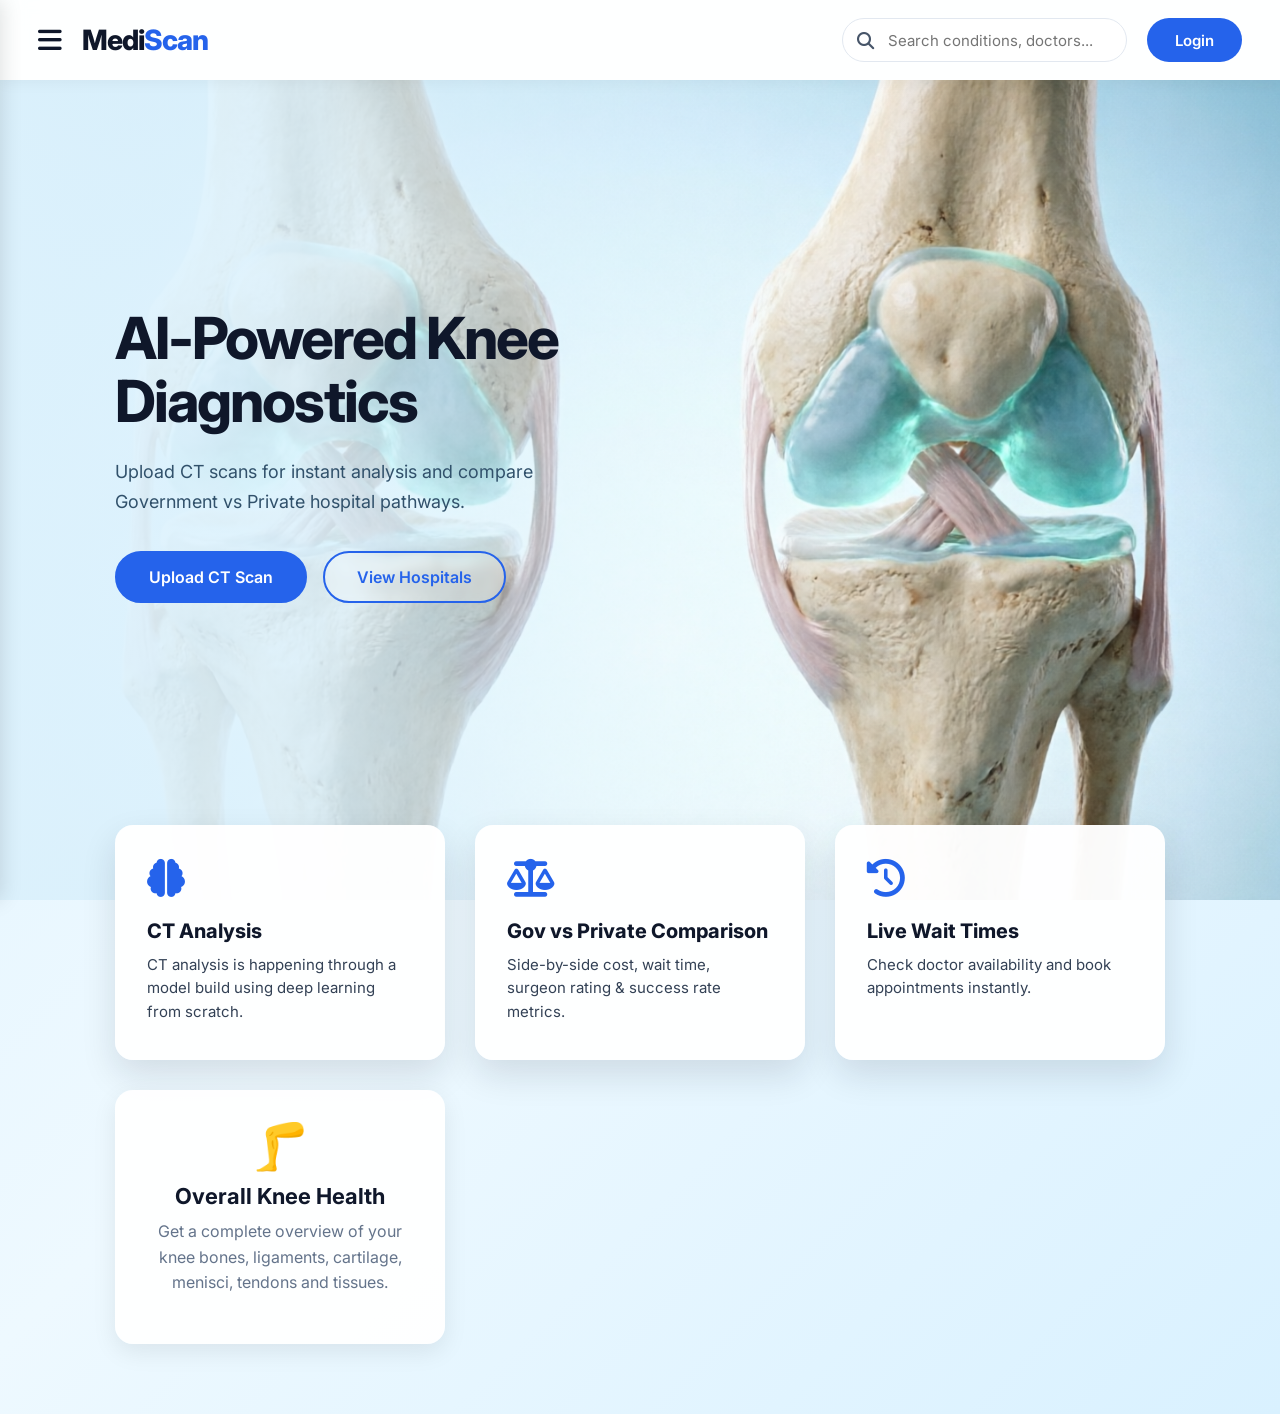
==== commit 33e0aef6: "Updated website" ====
--- a/index.html
+++ b/index.html
@@ -98,19 +98,18 @@
                 <p class="feature-description">Check doctor availability and book appointments instantly.</p>
             </div>
             <!-- OVERALL KNEE HEALTH BLOCK -->
+            <!-- OVERALL KNEE HEALTH BLOCK -->
             <div class="knee-health-card" id="kneeHealthCard">
+
                 <div class="knee-health-icon">🦵</div>
 
                 <h3>Overall Knee Health</h3>
 
                 <p>
-                    Get a complete overview of your knee structures,
-                    including bones, ligaments, cartilage and tissues.
+                    Get a complete overview of your knee bones,
+                    ligaments, cartilage, menisci, tendons and tissues.
                 </p>
 
-                <button class="knee-health-btn" id="kneeHealthBtn">
-                    View Knee Health
-                </button>
             </div>
 
             <!-- KNEE HEALTH DETAILS -->
@@ -127,18 +126,11 @@
                     </button>
                 </div>
 
-                <div class="overall-health-score">
-                    <div class="health-score-circle">
-                        <span id="overallScore">--</span>
-                        <small>/100</small>
-                    </div>
-
-                    <div>
-                        <h3>Overall Knee Health Score</h3>
-                        <p id="overallHealthStatus">
-                            Analysis will appear here after AI analysis.
-                        </p>
-                    </div>
+                <div class="overall-health-summary">
+                    <h3>Overall Knee Health</h3>
+                    <p id="overallHealthStatus">
+                        Analysis will appear here after AI analysis.
+                    </p>
                 </div>
 
                 <div class="knee-structures">
--- a/style.css
+++ b/style.css
@@ -688,7 +688,7 @@
     margin-bottom: 25px;
 }
 
-.health-score-circle {
+/* .health-score-circle {
     width: 110px;
     height: 110px;
     border-radius: 50%;
@@ -719,10 +719,27 @@
 .overall-health-score p {
     margin: 0;
     color: #475569;
-}
+} */
 
 
 /* STRUCTURE CARDS */
+.overall-health-summary {
+    padding: 22px;
+    background: #eff6ff;
+    border-radius: 15px;
+    margin-bottom: 25px;
+}
+
+.overall-health-summary h3 {
+    margin: 0 0 8px;
+    color: #0f172a;
+}
+
+.overall-health-summary p {
+    margin: 0;
+    color: #475569;
+    line-height: 1.6;
+}
 
 .knee-structures {
     display: grid;
